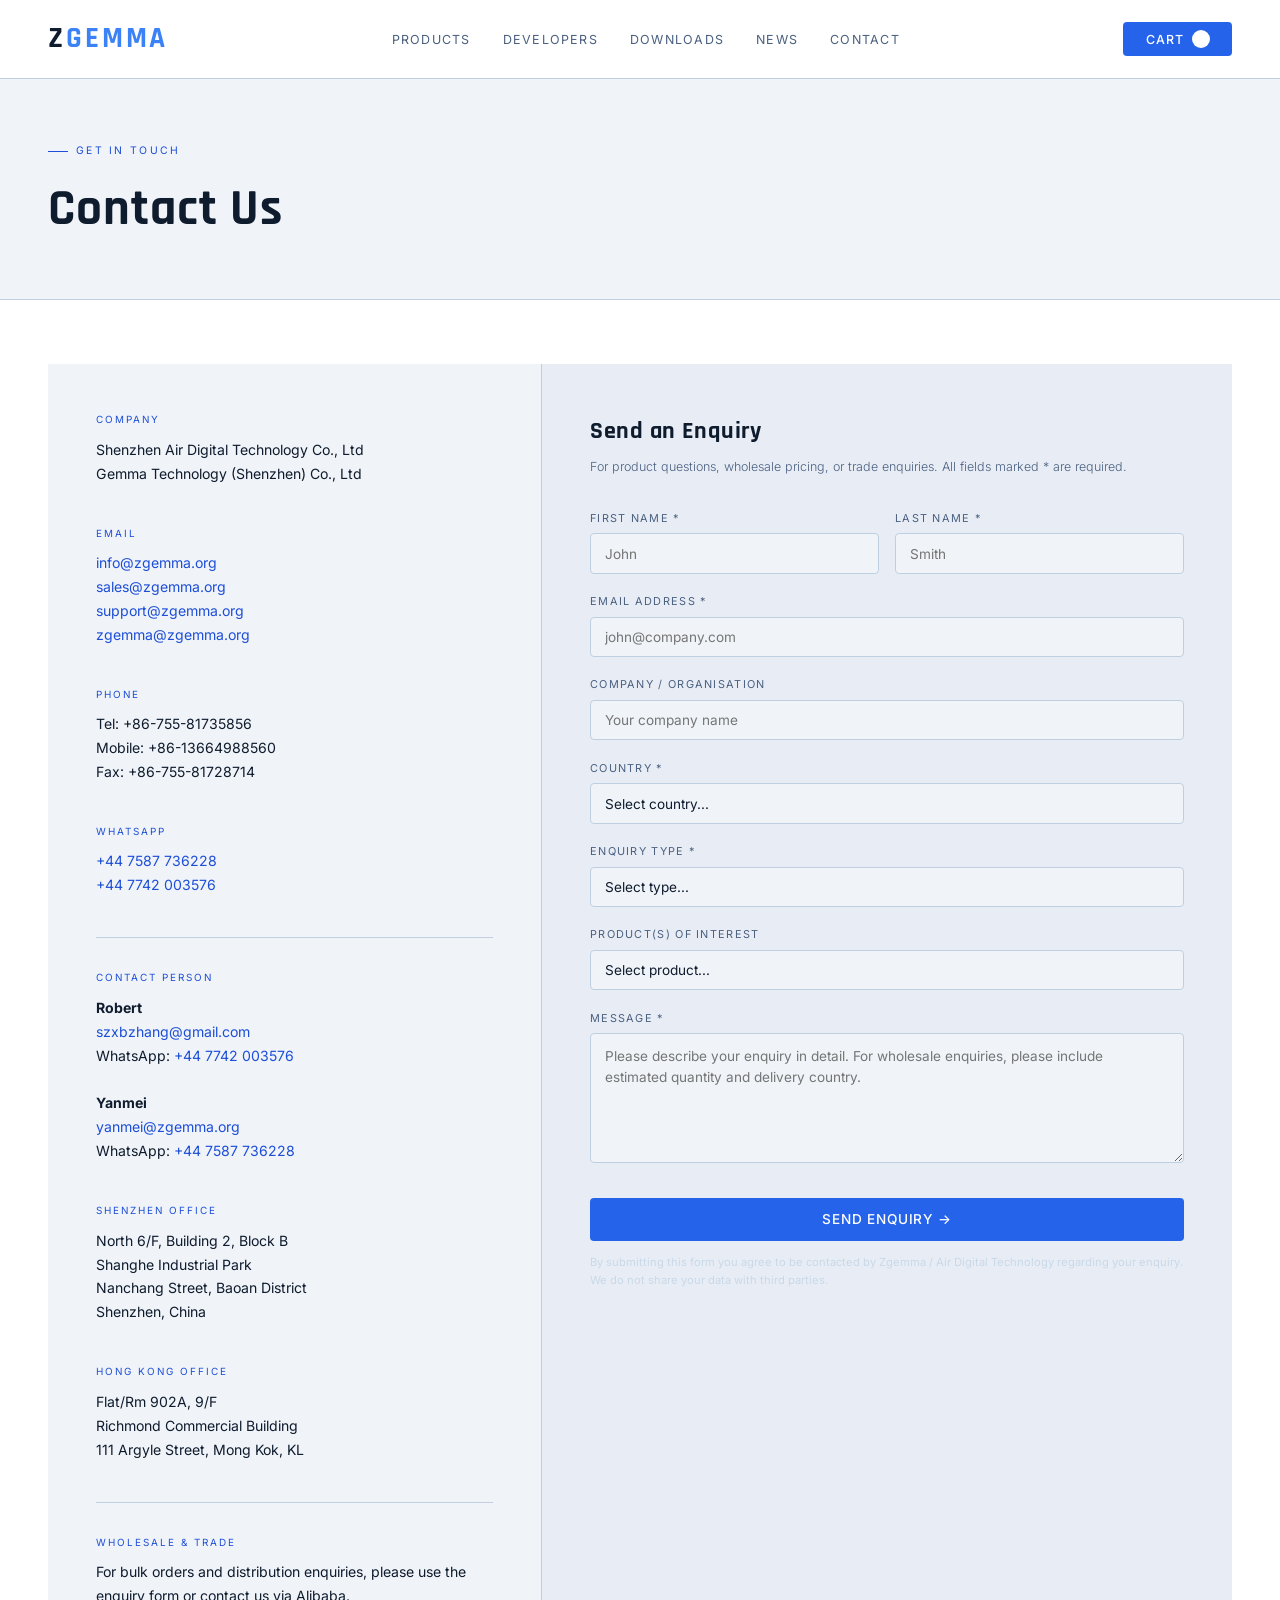
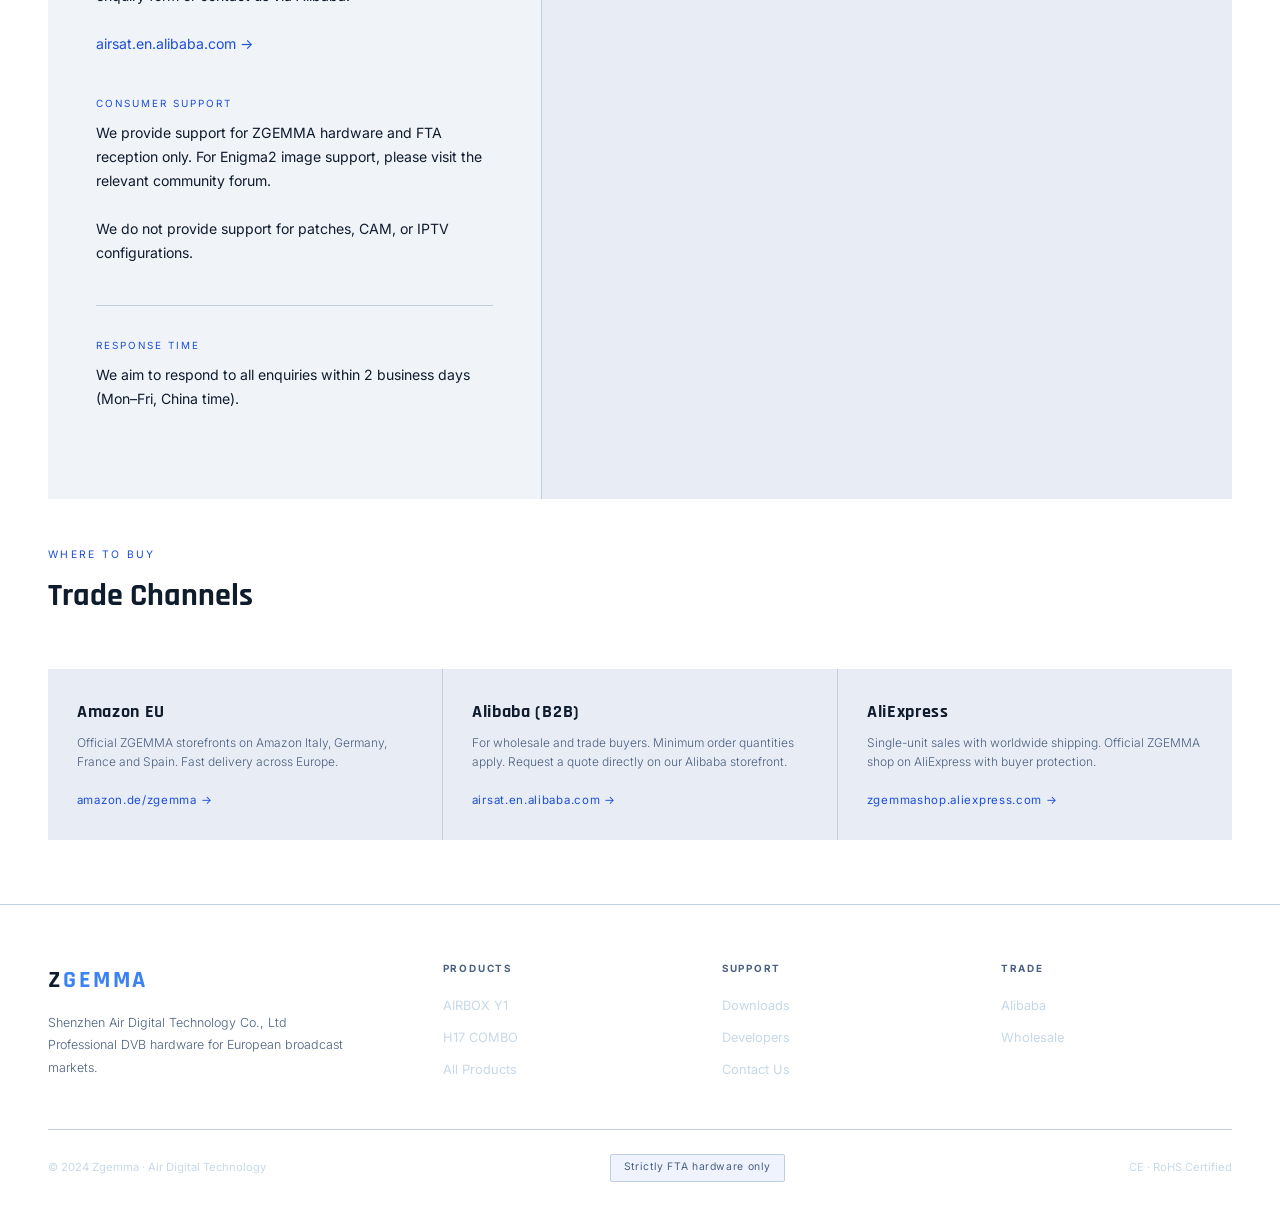
==== contact.html @ a352e382 "Initial commit: zgemma4.com website" ====
<!DOCTYPE html>
<html lang="en">
<head>
<meta charset="UTF-8">
<meta name="viewport" content="width=device-width, initial-scale=1.0">
<title>Contact | ZGEMMA</title>
<link rel="stylesheet" href="style.css">
<style>
.z-contact-grid { display:grid; grid-template-columns:1fr 1.4fr; gap:1px; background:var(--border); }
.z-contact-info { background:var(--surface); padding:3rem; }
.z-contact-form-wrap { background:var(--card); padding:3rem; }
.z-info-block { margin-bottom:2.5rem; }
.z-info-label { font-size:0.62rem; letter-spacing:0.2em; text-transform:uppercase; color:var(--accent3); margin-bottom:0.6rem; }
.z-info-val { font-size:0.88rem; line-height:1.7; color:var(--text); }
.z-info-val a { color:var(--accent3); transition:color 0.2s; }
.z-info-val a:hover { color:var(--text); }
.z-info-divider { border:none; border-top:1px solid var(--border); margin:2rem 0; }

/* FORM */
.z-form-title { font-family:'Rajdhani',sans-serif; font-size:1.5rem; font-weight:700; letter-spacing:0.03em; margin-bottom:0.4rem; }
.z-form-sub { font-size:0.78rem; color:var(--muted); margin-bottom:2rem; font-weight:300; line-height:1.65; }
.z-field { margin-bottom:1.2rem; }
.z-field label { display:block; font-size:0.68rem; letter-spacing:0.12em; text-transform:uppercase; color:var(--muted); margin-bottom:0.4rem; }
.z-field input, .z-field select, .z-field textarea {
  width:100%; background:var(--surface); border:1px solid var(--border);
  color:var(--text); padding:0.7rem 0.9rem; font-family:'Inter',sans-serif;
  font-size:0.85rem; border-radius:var(--r); outline:none;
  transition:border-color 0.2s; -webkit-appearance:none;
}
.z-field input:focus, .z-field select:focus, .z-field textarea:focus { border-color:var(--accent2); }
.z-field textarea { resize:vertical; min-height:130px; line-height:1.6; }
.z-field select option { background:var(--card); }
.z-field-row { display:grid; grid-template-columns:1fr 1fr; gap:1rem; }
.z-form-submit {
  width:100%; background:var(--accent); color:#fff; border:none;
  padding:0.85rem; font-family:'Inter',sans-serif; font-size:0.85rem;
  font-weight:500; letter-spacing:0.06em; text-transform:uppercase;
  cursor:pointer; border-radius:var(--r); transition:background 0.2s; margin-top:0.5rem;
}
.z-form-submit:hover { background:var(--accent2); }
.z-form-notice { font-size:0.7rem; color:var(--dim); margin-top:0.8rem; line-height:1.6; }
.z-success-msg { display:none; background:rgba(37,99,235,0.12); border:1px solid rgba(96,165,250,0.3); border-radius:var(--r); padding:1.2rem 1.5rem; margin-top:1rem; }
.z-success-msg p { font-size:0.85rem; color:var(--accent3); }

/* TRADE CHANNELS */
.z-trade-grid { display:grid; grid-template-columns:repeat(3,1fr); gap:1px; background:var(--border); margin-top:3rem; }
.z-trade-card { background:var(--card); padding:1.8rem; transition:background 0.2s; }
.z-trade-card:hover { background:var(--card2); }
.z-trade-name { font-family:'Rajdhani',sans-serif; font-size:1.1rem; font-weight:700; letter-spacing:0.04em; margin-bottom:0.4rem; }
.z-trade-desc { font-size:0.75rem; color:var(--muted); line-height:1.6; margin-bottom:1rem; font-weight:300; }
.z-trade-link { font-size:0.72rem; color:var(--accent3); letter-spacing:0.06em; transition:color 0.2s; text-decoration:none; }
.z-trade-link:hover { color:var(--text); }

@media(max-width:900px){ .z-contact-grid{ grid-template-columns:1fr; } .z-field-row{ grid-template-columns:1fr; } .z-trade-grid{ grid-template-columns:1fr; } }
</style>
</head>
<body>

<nav class="z-nav">
  <a href="index.html" class="z-logo">Z<span>GEMMA</span></a>
  <ul class="z-navlinks">
    <li><a href="products.html">Products</a></li>
    <li><a href="developer.html">Developers</a></li>
    <li><a href="downloads.html">Downloads</a></li>
    <li><a href="news.html">News</a></li>
    <li><a href="contact.html">Contact</a></li>
  </ul>
  <button class="snipcart-checkout z-cart-btn">Cart <span class="snipcart-items-count"></span></button>
</nav>

<div class="z-page-header">
  <div class="z-page-eyebrow">Get In Touch</div>
  <div class="z-page-title">Contact Us</div>
</div>

<section class="z-section">
  <div class="z-contact-grid">

    <!-- INFO COLUMN -->
    <div class="z-contact-info">
      <div class="z-info-block">
        <div class="z-info-label">Company</div>
        <div class="z-info-val">
          Shenzhen Air Digital Technology Co., Ltd<br>
          Gemma Technology (Shenzhen) Co., Ltd
        </div>
      </div>
      <div class="z-info-block">
        <div class="z-info-label">Email</div>
        <div class="z-info-val">
          <a href="mailto:info@zgemma.org">info@zgemma.org</a><br>
          <a href="mailto:sales@zgemma.org">sales@zgemma.org</a><br>
          <a href="mailto:support@zgemma.org">support@zgemma.org</a><br>
          <a href="mailto:zgemma@zgemma.org">zgemma@zgemma.org</a>
        </div>
      </div>
      <div class="z-info-block">
        <div class="z-info-label">Phone</div>
        <div class="z-info-val">
          Tel: +86-755-81735856<br>
          Mobile: +86-13664988560<br>
          Fax: +86-755-81728714
        </div>
      </div>
      <div class="z-info-block">
        <div class="z-info-label">WhatsApp</div>
        <div class="z-info-val">
          <a href="https://wa.me/447587736228" target="_blank">+44 7587 736228</a><br>
          <a href="https://wa.me/447742003576" target="_blank">+44 7742 003576</a>
        </div>
      </div>
      <hr class="z-info-divider">
      <div class="z-info-block">
        <div class="z-info-label">Contact Person</div>
        <div class="z-info-val">
          <strong>Robert</strong><br>
          <a href="mailto:szxbzhang@gmail.com">szxbzhang@gmail.com</a><br>
          WhatsApp: <a href="https://wa.me/447742003576" target="_blank">+44 7742 003576</a><br><br>
          <strong>Yanmei</strong><br>
          <a href="mailto:yanmei@zgemma.org">yanmei@zgemma.org</a><br>
          WhatsApp: <a href="https://wa.me/447587736228" target="_blank">+44 7587 736228</a>
        </div>
      </div>
      <div class="z-info-block">
        <div class="z-info-label">Shenzhen Office</div>
        <div class="z-info-val">
          North 6/F, Building 2, Block B<br>
          Shanghe Industrial Park<br>
          Nanchang Street, Baoan District<br>
          Shenzhen, China
        </div>
      </div>
      <div class="z-info-block">
        <div class="z-info-label">Hong Kong Office</div>
        <div class="z-info-val">
          Flat/Rm 902A, 9/F<br>
          Richmond Commercial Building<br>
          111 Argyle Street, Mong Kok, KL
        </div>
      </div>
      <hr class="z-info-divider">
      <div class="z-info-block">
        <div class="z-info-label">Wholesale &amp; Trade</div>
        <div class="z-info-val">For bulk orders and distribution enquiries, please use the enquiry form or contact us via Alibaba.<br><br>
          <a href="https://airsat.en.alibaba.com" target="_blank">airsat.en.alibaba.com →</a>
        </div>
      </div>
      <div class="z-info-block">
        <div class="z-info-label">Consumer Support</div>
        <div class="z-info-val">
          We provide support for ZGEMMA hardware and FTA reception only. For Enigma2 image support, please visit the relevant community forum.<br><br>
          We do not provide support for patches, CAM, or IPTV configurations.
        </div>
      </div>
      <hr class="z-info-divider">
      <div class="z-info-block">
        <div class="z-info-label">Response Time</div>
        <div class="z-info-val">We aim to respond to all enquiries within 2 business days (Mon–Fri, China time).</div>
      </div>
    </div>

    <!-- FORM COLUMN -->
    <div class="z-contact-form-wrap">
      <div class="z-form-title">Send an Enquiry</div>
      <div class="z-form-sub">For product questions, wholesale pricing, or trade enquiries. All fields marked * are required.</div>

      <form id="contactForm" onsubmit="submitForm(event)">
        <div class="z-field-row">
          <div class="z-field">
            <label>First Name *</label>
            <input type="text" name="firstname" required placeholder="John">
          </div>
          <div class="z-field">
            <label>Last Name *</label>
            <input type="text" name="lastname" required placeholder="Smith">
          </div>
        </div>
        <div class="z-field">
          <label>Email Address *</label>
          <input type="email" name="email" required placeholder="john@company.com">
        </div>
        <div class="z-field">
          <label>Company / Organisation</label>
          <input type="text" name="company" placeholder="Your company name">
        </div>
        <div class="z-field">
          <label>Country *</label>
          <select name="country" required>
            <option value="">Select country...</option>
            <option>United Kingdom</option>
            <option>Germany</option>
            <option>France</option>
            <option>Italy</option>
            <option>Spain</option>
            <option>Netherlands</option>
            <option>Belgium</option>
            <option>Poland</option>
            <option>Portugal</option>
            <option>Sweden</option>
            <option>Norway</option>
            <option>Denmark</option>
            <option>Finland</option>
            <option>Austria</option>
            <option>Switzerland</option>
            <option>Other</option>
          </select>
        </div>
        <div class="z-field">
          <label>Enquiry Type *</label>
          <select name="enquiry_type" required>
            <option value="">Select type...</option>
            <option>Wholesale / Bulk Order</option>
            <option>Distribution Partnership</option>
            <option>Product Information</option>
            <option>Technical Support (Hardware)</option>
            <option>Amazon / Retail</option>
            <option>Other</option>
          </select>
        </div>
        <div class="z-field">
          <label>Product(s) of Interest</label>
          <select name="product">
            <option value="">Select product...</option>
            <option>AIRBOX Y1</option>
            <option>H17 COMBO</option>
            <option>H17 TWIN</option>
            <option>H9 Series</option>
            <option>H8 Series</option>
            <option>Multiple / Full Range</option>
            <option>Not sure yet</option>
          </select>
        </div>
        <div class="z-field">
          <label>Message *</label>
          <textarea name="message" required placeholder="Please describe your enquiry in detail. For wholesale enquiries, please include estimated quantity and delivery country."></textarea>
        </div>
        <button type="submit" class="z-form-submit">Send Enquiry →</button>
        <p class="z-form-notice">By submitting this form you agree to be contacted by Zgemma / Air Digital Technology regarding your enquiry. We do not share your data with third parties.</p>
      </form>

      <div class="z-success-msg" id="successMsg">
        <p>✓ &nbsp;Thank you for your enquiry. We will get back to you within 2 business days.</p>
      </div>
    </div>

  </div>

  <!-- TRADE CHANNELS -->
  <div class="z-sec-head" style="margin-top:3rem;">
    <div><div class="z-sec-label">Where to Buy</div><div class="z-sec-title">Trade Channels</div></div>
  </div>
  <div class="z-trade-grid">
    <div class="z-trade-card">
      <div class="z-trade-name">Amazon EU</div>
      <div class="z-trade-desc">Official ZGEMMA storefronts on Amazon Italy, Germany, France and Spain. Fast delivery across Europe.</div>
      <a href="https://www.amazon.de/stores/ZGEMMA/page/BFFD4BCB-DE1E-40EE-87D9-837C376D360B" target="_blank" class="z-trade-link">amazon.de/zgemma →</a>
    </div>
    <div class="z-trade-card">
      <div class="z-trade-name">Alibaba (B2B)</div>
      <div class="z-trade-desc">For wholesale and trade buyers. Minimum order quantities apply. Request a quote directly on our Alibaba storefront.</div>
      <a href="https://airsat.en.alibaba.com" target="_blank" class="z-trade-link">airsat.en.alibaba.com →</a>
    </div>
    <div class="z-trade-card">
      <div class="z-trade-name">AliExpress</div>
      <div class="z-trade-desc">Single-unit sales with worldwide shipping. Official ZGEMMA shop on AliExpress with buyer protection.</div>
      <a href="http://zgemmashop.aliexpress.com" target="_blank" class="z-trade-link">zgemmashop.aliexpress.com →</a>
    </div>
  </div>
</section>

<footer class="z-footer">
  <div class="z-footer-top">
    <div class="z-fbrand">
      <a href="index.html" class="z-logo">Z<span style="color:var(--accent2)">GEMMA</span></a>
      <p>Shenzhen Air Digital Technology Co., Ltd<br>Professional DVB hardware for European broadcast markets.</p>
    </div>
    <div class="z-flinks"><h4>Products</h4><ul><li><a href="product-airbox.html">AIRBOX Y1</a></li><li><a href="product-h17combo.html">H17 COMBO</a></li><li><a href="products.html">All Products</a></li></ul></div>
    <div class="z-flinks"><h4>Support</h4><ul><li><a href="downloads.html">Downloads</a></li>
    <li><a href="developer.html">Developers</a></li><li><a href="contact.html">Contact Us</a></li></ul></div>
    <div class="z-flinks"><h4>Trade</h4><ul><li><a href="https://airsat.en.alibaba.com" target="_blank">Alibaba</a></li><li><a href="contact.html">Wholesale</a></li></ul></div>
  </div>
  <div class="z-footer-bottom">
    <span>© 2024 Zgemma · Air Digital Technology</span>
    <span class="z-fta-notice">Strictly FTA hardware only</span>
    <span>CE · RoHS Certified</span>
  </div>
</footer>

<script>
function submitForm(e) {
  e.preventDefault();
  const form = document.getElementById('contactForm');
  const btn = form.querySelector('.z-form-submit');
  btn.textContent = 'Sending...';
  btn.disabled = true;
  // In production: replace with your form backend (Formspree, Netlify Forms, etc.)
  // Example with Formspree: fetch('https://formspree.io/f/YOUR_ID', { method:'POST', body: new FormData(form) })
  setTimeout(() => {
    form.style.display = 'none';
    document.getElementById('successMsg').style.display = 'block';
  }, 800);
}
</script>

<script>
  window.SnipcartSettings = {
    publicApiKey: 'Y2I3MTI3ZTgtNDk0ZS00NWRjLWJlMmEtMDlhODI1NjczNWE0NjM5MTE5OTQ4MTQ0NzkyNzU3',
    loadStrategy: 'on-user-interaction',
    currency: 'eur',
  };
  (function(){var c,d;(d=(c=window.SnipcartSettings).version)!=null||(c.version='3.0');var s,S;(S=(s=window.SnipcartSettings).timeoutDuration)!=null||(s.timeoutDuration=2750);var l,p;(p=(l=window.SnipcartSettings).domain)!=null||(l.domain='cdn.snipcart.com');var w,u;(u=(w=window.SnipcartSettings).protocol)!=null||(w.protocol='https');var m,g;(g=(m=window.SnipcartSettings).loadCSS)!=null||(m.loadCSS=true);var y=window.SnipcartSettings.version.includes('v3.0.0-ci')||window.SnipcartSettings.version!='3.0'&&window.SnipcartSettings.version.localeCompare('3.4.0',void 0,{numeric:true,sensitivity:'base'})===-1,f=['focus','mouseover','touchmove','scroll','keydown'];window.LoadSnipcart=o;document.readyState==='loading'?document.addEventListener('DOMContentLoaded',r):r();function r(){window.SnipcartSettings.loadStrategy?window.SnipcartSettings.loadStrategy==='on-user-interaction'&&(f.forEach(function(t){return document.addEventListener(t,o)}),setTimeout(o,window.SnipcartSettings.timeoutDuration)):o()}var a=false;function o(){if(a)return;a=true;let t=document.getElementsByTagName('head')[0],n=document.querySelector('#snipcart'),i=document.querySelector('src[src^="'+window.SnipcartSettings.protocol+'://'+window.SnipcartSettings.domain+'"][src$="snipcart.js"]'),e=document.querySelector('link[href^="'+window.SnipcartSettings.protocol+'://'+window.SnipcartSettings.domain+'"][href$="snipcart.css"]');n||(n=document.createElement('div'),n.id='snipcart',n.setAttribute('hidden','true'),document.body.appendChild(n)),h(n),i||(i=document.createElement('script'),i.src=''+window.SnipcartSettings.protocol+'://'+window.SnipcartSettings.domain+'/themes/v'+window.SnipcartSettings.version+'/default/snipcart.js',i.async=true,t.appendChild(i)),!e&&window.SnipcartSettings.loadCSS&&(e=document.createElement('link'),e.rel='stylesheet',e.type='text/css',e.href=''+window.SnipcartSettings.protocol+'://'+window.SnipcartSettings.domain+'/themes/v'+window.SnipcartSettings.version+'/default/snipcart.css',t.prepend(e)),f.forEach(function(v){return document.removeEventListener(v,o)})}function h(t){(t.dataset.apiKey=window.SnipcartSettings.publicApiKey,window.SnipcartSettings.currency&&(t.dataset.currency=window.SnipcartSettings.currency))}})();
</script>
</body>
</html>
---- style.css ----
/* ============================================================
   ZGEMMA WEBSITE — SHARED STYLESHEET
   ============================================================ */
@import url('https://fonts.googleapis.com/css2?family=Rajdhani:wght@500;600;700&family=Inter:wght@300;400;500&display=swap');

*, *::before, *::after { box-sizing: border-box; margin: 0; padding: 0; }

:root {
  --bg:      #ffffff;
  --surface: #f0f4f8;
  --card:    #e8edf5;
  --card2:   #dde4f0;
  --border:  #c0cfe0;
  --accent:  #2563eb;
  --accent2: #3b82f6;
  --accent3: #1d4ed8;
  --glow:    rgba(37,99,235,0.08);
  --text:    #0f1c2e;
  --muted:   #4a6080;
  --dim:     #c8d8e8;
  --r:       4px;
}

html { scroll-behavior: smooth; }
body {
  background: var(--bg);
  color: var(--text);
  font-family: 'Inter', sans-serif;
  font-size: 15px;
  line-height: 1.6;
  -webkit-font-smoothing: antialiased;
}
a { text-decoration: none; color: inherit; }
img { display: block; max-width: 100%; }

/* ── NAV ── */
.z-nav {
  display: flex;
  align-items: center;
  justify-content: space-between;
  padding: 1rem 3rem;
  background: rgba(255,255,255,0.97);
  border-bottom: 1px solid var(--border);
  position: sticky;
  top: 0;
  z-index: 999;
  backdrop-filter: blur(10px);
}
.z-logo {
  font-family: 'Rajdhani', sans-serif;
  font-weight: 700;
  font-size: 1.8rem;
  letter-spacing: 0.1em;
}
.z-logo span { color: var(--accent2); }
.z-navlinks { display: flex; gap: 2rem; list-style: none; }
.z-navlinks a {
  font-size: 0.78rem;
  letter-spacing: 0.1em;
  text-transform: uppercase;
  color: var(--muted);
  transition: color 0.2s;
}
.z-navlinks a:hover, .z-navlinks a.active { color: var(--text); }
.z-nav-cta {
  background: var(--accent);
  color: #fff;
  border: none;
  padding: 0.5rem 1.4rem;
  font-family: 'Inter', sans-serif;
  font-size: 0.78rem;
  font-weight: 500;
  letter-spacing: 0.08em;
  text-transform: uppercase;
  cursor: pointer;
  border-radius: var(--r);
  transition: background 0.2s;
}
.z-nav-cta:hover { background: var(--accent2); }

/* ── PAGE HEADER ── */
.z-page-header {
  padding: 4rem 3rem 3rem;
  border-bottom: 1px solid var(--border);
  background: var(--surface);
}
.z-page-eyebrow {
  font-size: 0.65rem;
  letter-spacing: 0.22em;
  text-transform: uppercase;
  color: var(--accent3);
  margin-bottom: 0.6rem;
  display: flex;
  align-items: center;
  gap: 0.5rem;
}
.z-page-eyebrow::before { content:''; display:block; width:20px; height:1px; background:var(--accent3); }
.z-page-title {
  font-family: 'Rajdhani', sans-serif;
  font-size: clamp(2rem, 4vw, 3.2rem);
  font-weight: 700;
  letter-spacing: 0.02em;
}

/* ── SECTION ── */
.z-section { padding: 4rem 3rem; }
.z-section-border { border-top: 1px solid var(--border); }
.z-sec-head { display: flex; align-items: flex-end; justify-content: space-between; margin-bottom: 2.5rem; }
.z-sec-label { font-size: 0.65rem; letter-spacing: 0.22em; text-transform: uppercase; color: var(--accent3); margin-bottom: 0.4rem; }
.z-sec-title { font-family: 'Rajdhani', sans-serif; font-size: 2rem; font-weight: 700; }
.z-see-all { font-size: 0.75rem; color: var(--muted); letter-spacing: 0.1em; text-transform: uppercase; border-bottom: 1px solid var(--dim); padding-bottom: 2px; cursor: pointer; transition: color 0.2s; }
.z-see-all:hover { color: var(--text); }

/* ── BUTTONS ── */
.z-btn-primary {
  background: var(--accent); color: #fff; border: none;
  padding: 0.75rem 1.8rem; font-family: 'Inter', sans-serif;
  font-size: 0.82rem; font-weight: 500; letter-spacing: 0.06em;
  text-transform: uppercase; cursor: pointer; border-radius: var(--r);
  transition: all 0.2s; display: inline-block;
}
.z-btn-primary:hover { background: var(--accent2); transform: translateY(-1px); }
.z-btn-ghost {
  background: transparent; color: var(--text); border: 1px solid var(--border);
  padding: 0.75rem 1.8rem; font-family: 'Inter', sans-serif;
  font-size: 0.82rem; font-weight: 400; letter-spacing: 0.06em;
  text-transform: uppercase; cursor: pointer; border-radius: var(--r);
  transition: all 0.2s; display: inline-block;
}
.z-btn-ghost:hover { border-color: var(--muted); background: var(--glow); }

/* ── BADGE ── */
.z-badge {
  display: inline-block; font-size: 0.6rem; letter-spacing: 0.14em;
  text-transform: uppercase; color: var(--accent3);
  background: rgba(37,99,235,0.14); border: 1px solid rgba(96,165,250,0.25);
  padding: 2px 9px; border-radius: 2px; margin-bottom: 0.9rem;
}

/* ── STATS ── */
.z-stats { display: grid; grid-template-columns: repeat(4,1fr); border-bottom: 1px solid var(--border); }
.z-stat { padding: 1.8rem 2rem; border-right: 1px solid var(--border); text-align: center; }
.z-stat:last-child { border-right: none; }
.z-stat-num { font-family: 'Rajdhani', sans-serif; font-size: 2.2rem; font-weight: 700; color: var(--accent3); line-height: 1; }
.z-stat-label { font-size: 0.65rem; letter-spacing: 0.14em; text-transform: uppercase; color: var(--muted); margin-top: 0.3rem; }

/* ── PARTNERS ── */
.z-partners {
  padding: 2rem 3rem; border-top: 1px solid var(--border); border-bottom: 1px solid var(--border);
  display: flex; align-items: center; gap: 3rem; flex-wrap: wrap;
}
.z-partners-label { font-size: 0.62rem; letter-spacing: 0.2em; text-transform: uppercase; color: var(--muted); min-width: 120px; }
.z-partner { font-family: 'Rajdhani', sans-serif; font-size: 0.9rem; font-weight: 600; letter-spacing: 0.1em; text-transform: uppercase; color: var(--dim); transition: color 0.2s; }
.z-partner:hover { color: var(--muted); }

/* ── FOOTER ── */
.z-footer { padding: 3.5rem 3rem 2rem; border-top: 1px solid var(--border); }
.z-footer-top { display: grid; grid-template-columns: 1.5fr 1fr 1fr 1fr; gap: 3rem; margin-bottom: 3rem; }
.z-fbrand .z-logo { display: block; margin-bottom: 0.8rem; font-size: 1.5rem; }
.z-fbrand p { font-size: 0.78rem; color: var(--muted); line-height: 1.8; font-weight: 300; }
.z-flinks h4 { font-size: 0.62rem; letter-spacing: 0.18em; text-transform: uppercase; color: var(--muted); margin-bottom: 1rem; }
.z-flinks ul { list-style: none; display: flex; flex-direction: column; gap: 0.5rem; }
.z-flinks a { font-size: 0.8rem; color: var(--dim); transition: color 0.2s; }
.z-flinks a:hover { color: var(--text); }
.z-footer-bottom { display: flex; justify-content: space-between; align-items: center; padding-top: 1.5rem; border-top: 1px solid var(--border); font-size: 0.7rem; color: var(--dim); flex-wrap: wrap; gap: 0.5rem; }
.z-fta-notice { background: rgba(37,99,235,0.08); border: 1px solid var(--border); padding: 0.3rem 0.8rem; border-radius: 2px; font-size: 0.65rem; color: var(--muted); letter-spacing: 0.06em; }

/* ── CART BUTTON ── */
.z-cart-btn { background:var(--accent); color:#fff; border:none; padding:0.5rem 1.4rem; font-family:'Inter',sans-serif; font-size:0.78rem; font-weight:500; letter-spacing:0.08em; text-transform:uppercase; cursor:pointer; border-radius:var(--r); transition:background 0.2s; display:inline-flex; align-items:center; gap:0.5rem; }
.z-cart-btn:hover { background:var(--accent2); }
.snipcart-items-count { background:#fff; color:var(--accent); border-radius:50%; min-width:18px; height:18px; font-size:0.62rem; display:inline-flex; align-items:center; justify-content:center; font-weight:700; padding:0 3px; }

/* ── PRICE DISPLAY ── */
.z-price { font-family:'Rajdhani',sans-serif; font-size:2.2rem; font-weight:700; color:var(--text); margin-bottom:1.2rem; display:flex; align-items:baseline; gap:0.6rem; }
.z-price-note { font-size:0.72rem; color:var(--muted); font-family:'Inter',sans-serif; font-weight:300; }

/* ── PRODUCT CARD FOOTER (for listing page) ── */
.z-pcard-footer { display:flex; align-items:center; justify-content:space-between; padding:0.8rem 1.5rem 1.2rem; border-top:1px solid var(--border); background:var(--card); }
.z-pcard:hover .z-pcard-footer { background:var(--card2); }
.z-card-price { font-family:'Rajdhani',sans-serif; font-size:1.3rem; font-weight:700; color:var(--text); }
.z-card-buy { background:var(--accent); color:#fff; border:none; padding:0.4rem 0.9rem; font-family:'Inter',sans-serif; font-size:0.7rem; font-weight:500; letter-spacing:0.06em; text-transform:uppercase; cursor:pointer; border-radius:var(--r); transition:background 0.2s; }
.z-card-buy:hover { background:var(--accent2); }

/* ── RESPONSIVE ── */
@media (max-width: 900px) {
  .z-nav { padding: 1rem 1.5rem; }
  .z-navlinks { display: none; }
  .z-stats { grid-template-columns: repeat(2,1fr); }
  .z-footer-top { grid-template-columns: 1fr 1fr; }
  .z-section { padding: 3rem 1.5rem; }
  .z-page-header { padding: 3rem 1.5rem 2rem; }
  .z-partners { padding: 1.5rem; gap: 1.5rem; }
}
@media (max-width: 600px) {
  .z-stats { grid-template-columns: repeat(2,1fr); }
  .z-footer-top { grid-template-columns: 1fr; }
}
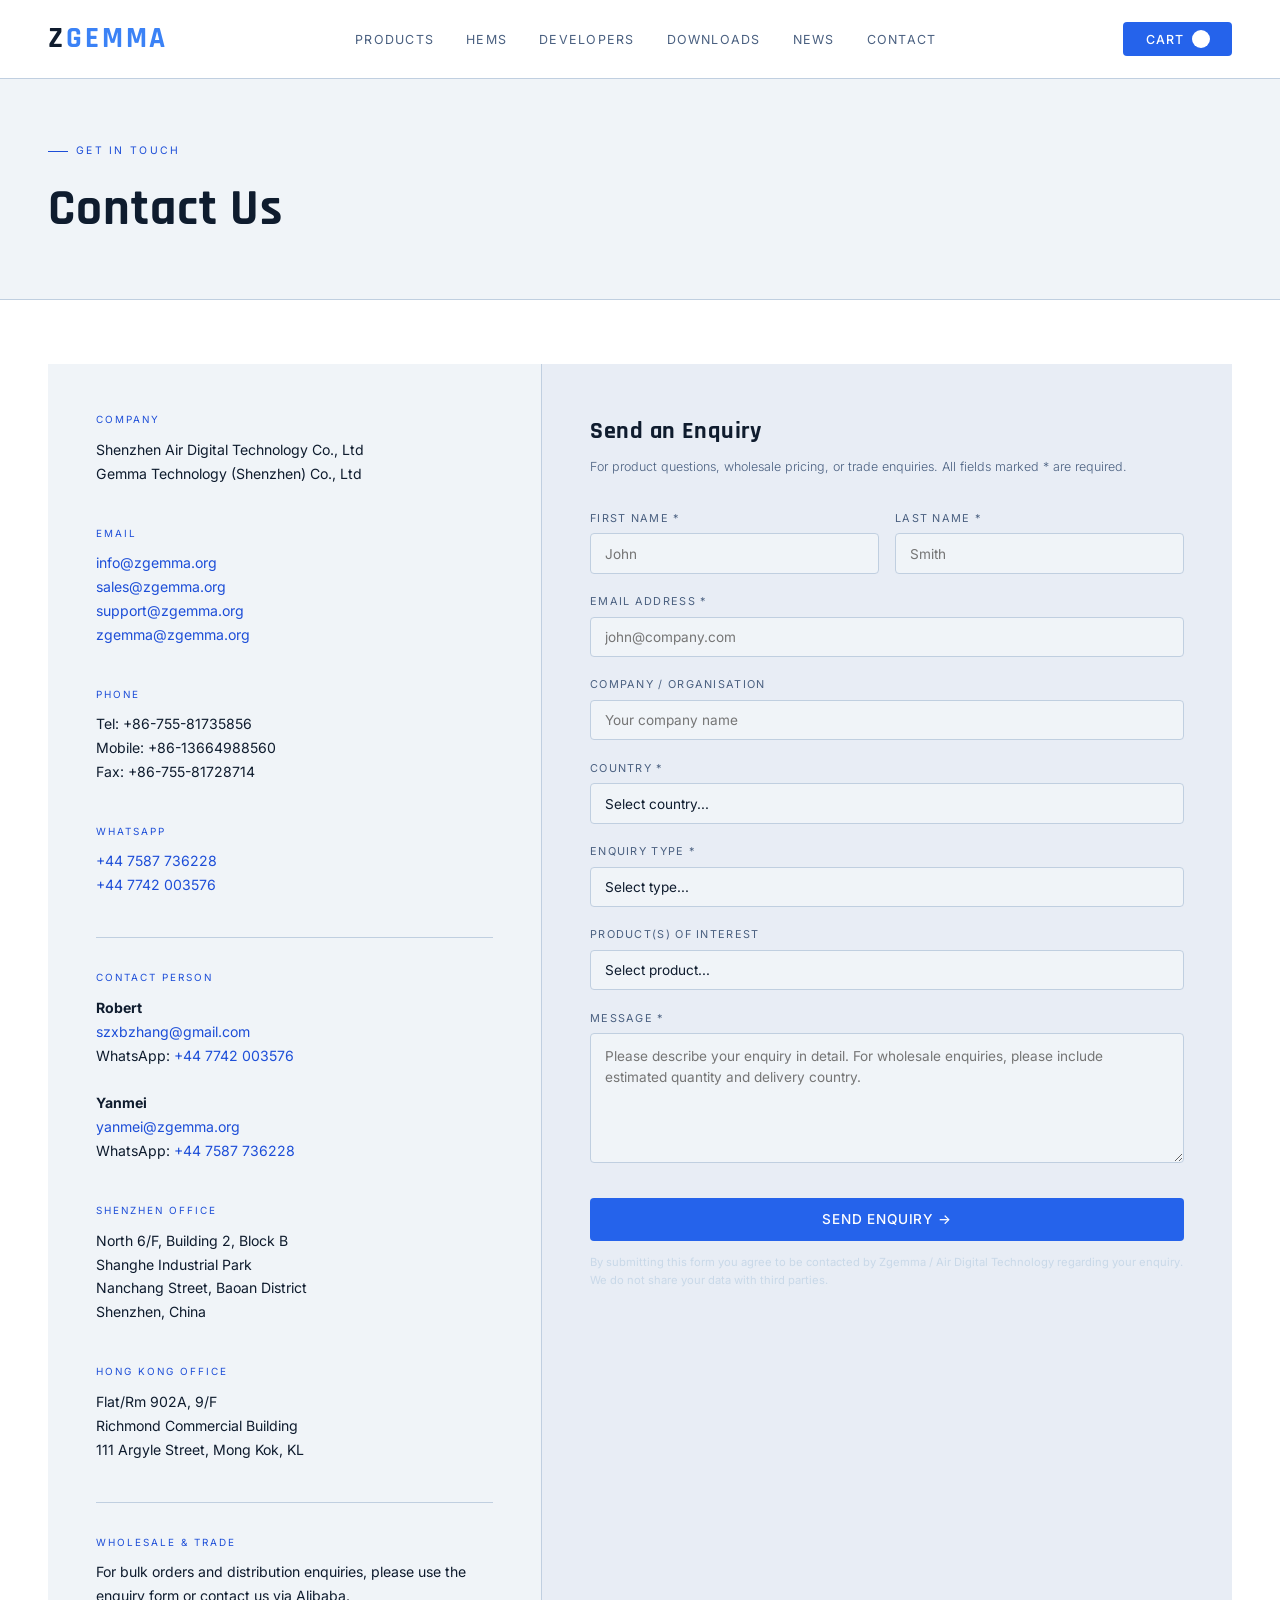
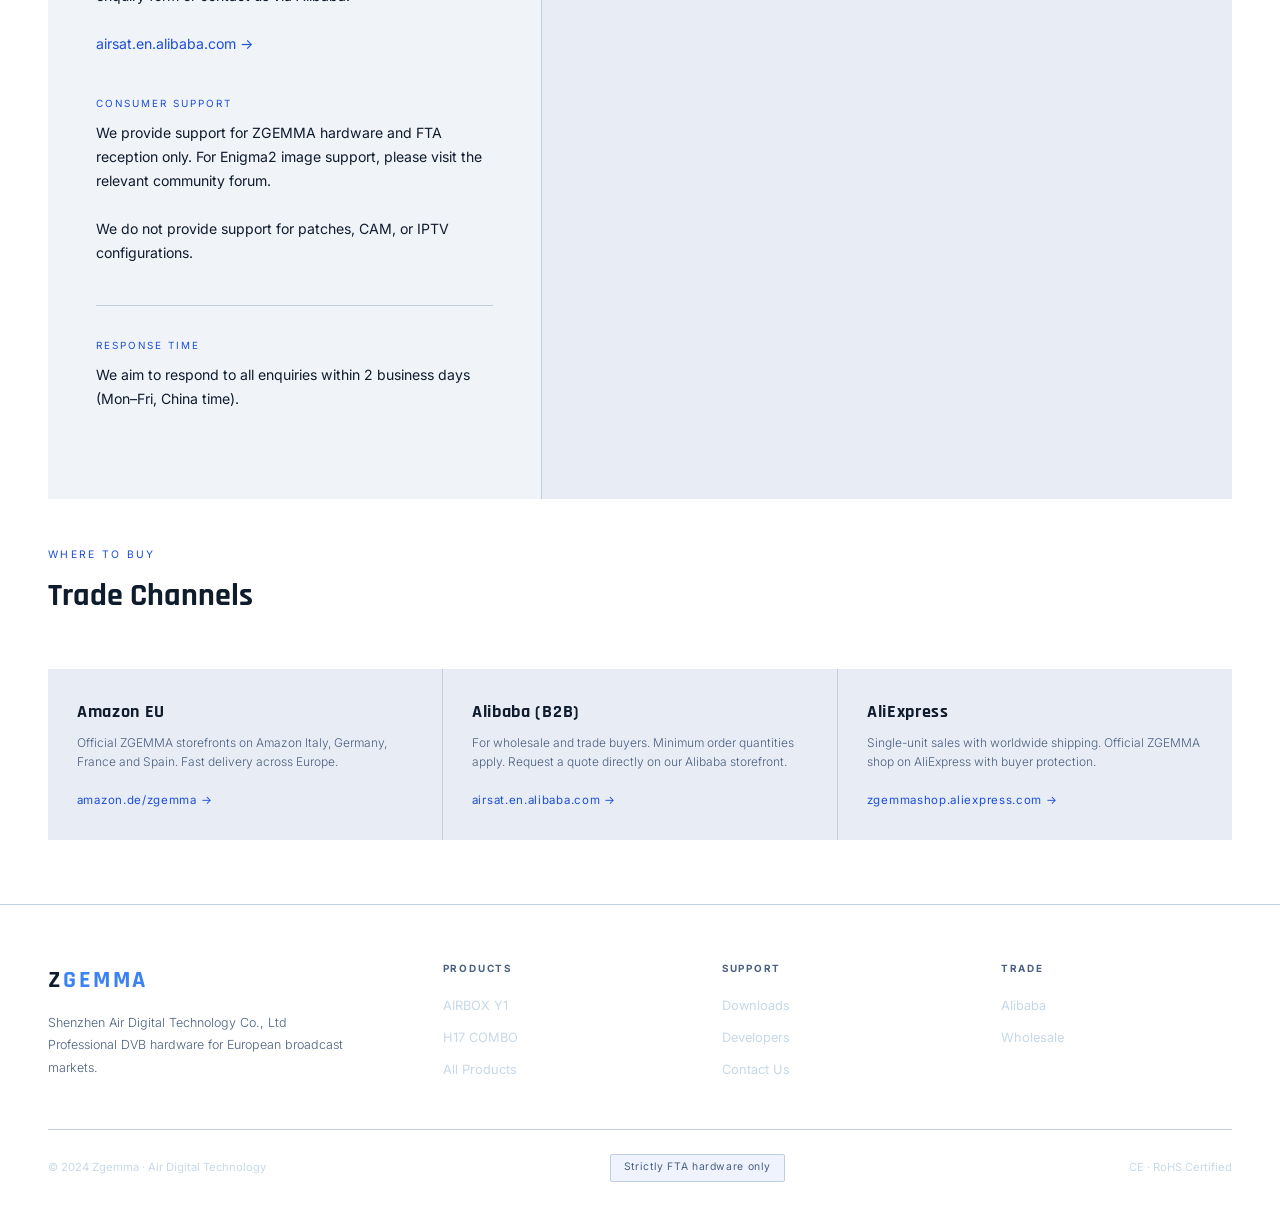
==== commit 2c7edcd4: "move HEMS to main site page, fix nav links, add release files" ====
--- a/contact.html
+++ b/contact.html
@@ -60,6 +60,7 @@
   <a href="index.html" class="z-logo">Z<span>GEMMA</span></a>
   <ul class="z-navlinks">
     <li><a href="products.html">Products</a></li>
+    <li><a href="hems-plugin.html">HEMS</a></li>
     <li><a href="developer.html">Developers</a></li>
     <li><a href="downloads.html">Downloads</a></li>
     <li><a href="news.html">News</a></li>
